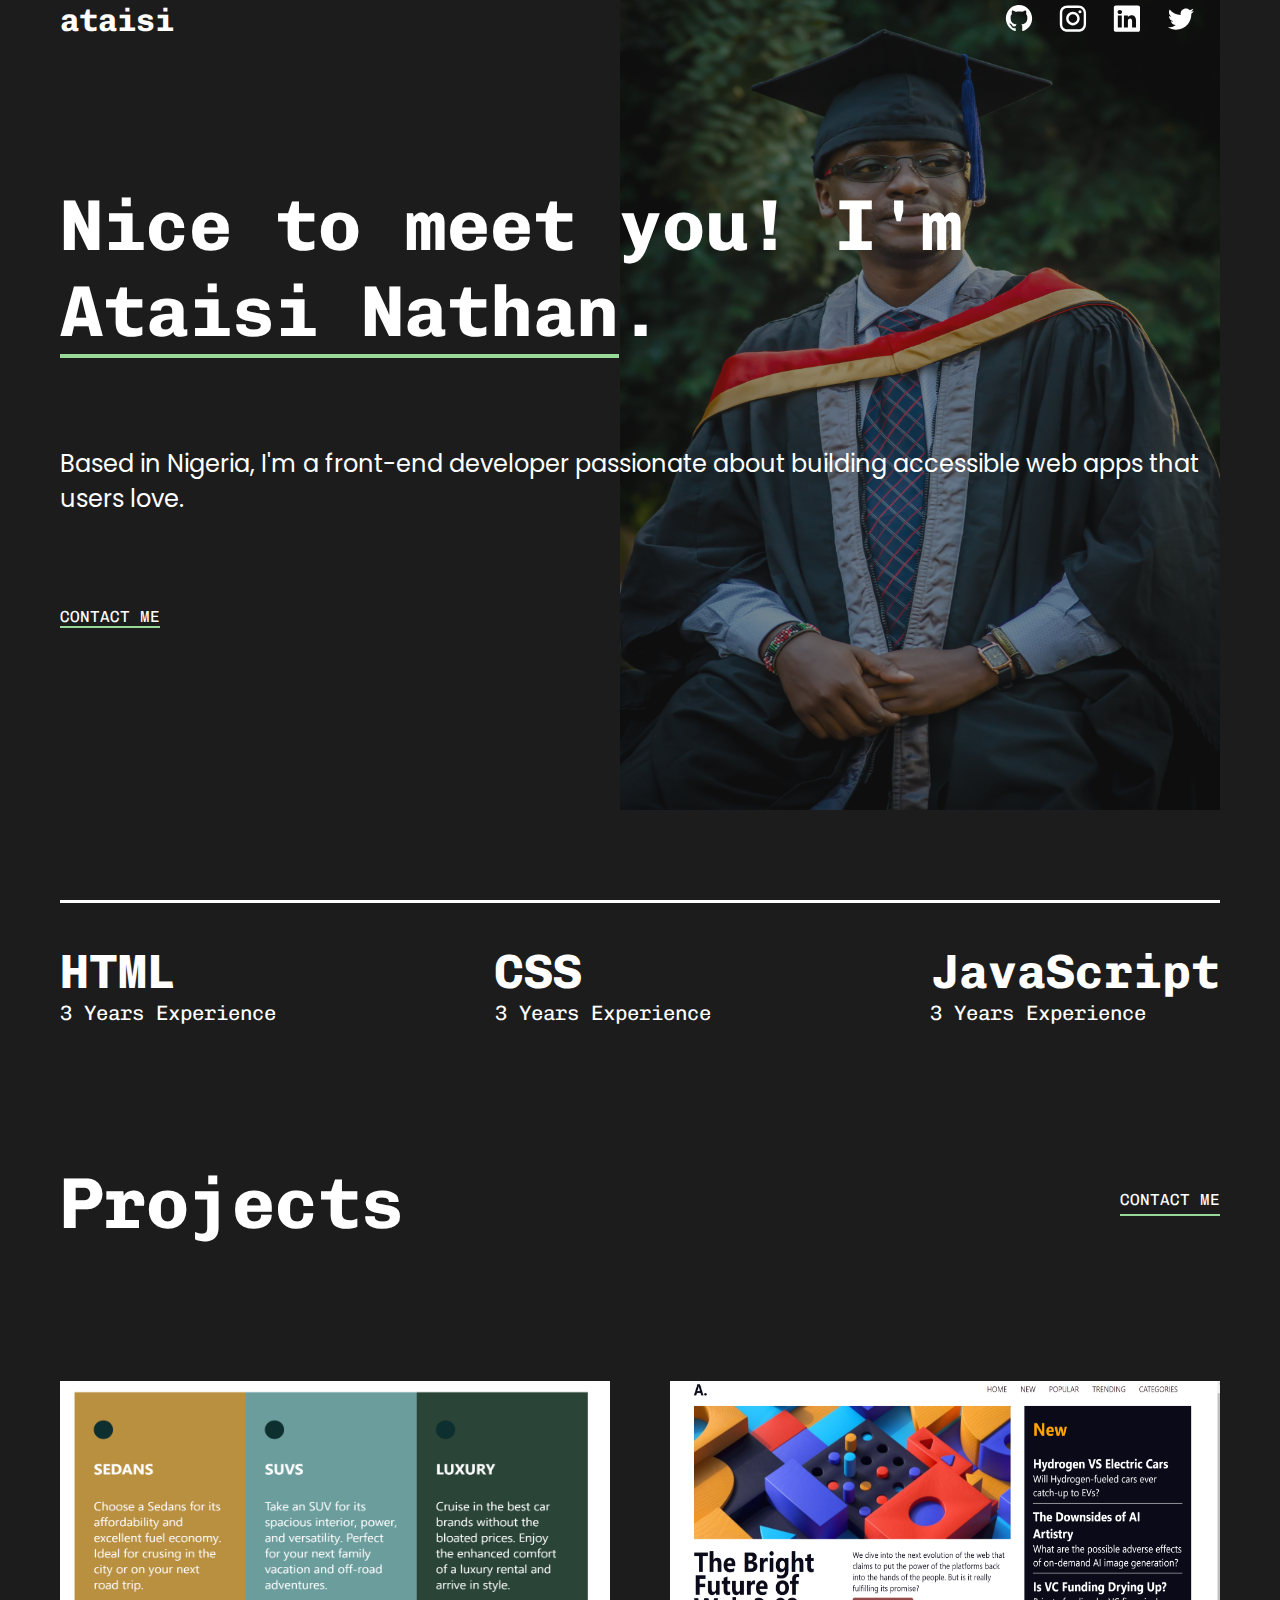
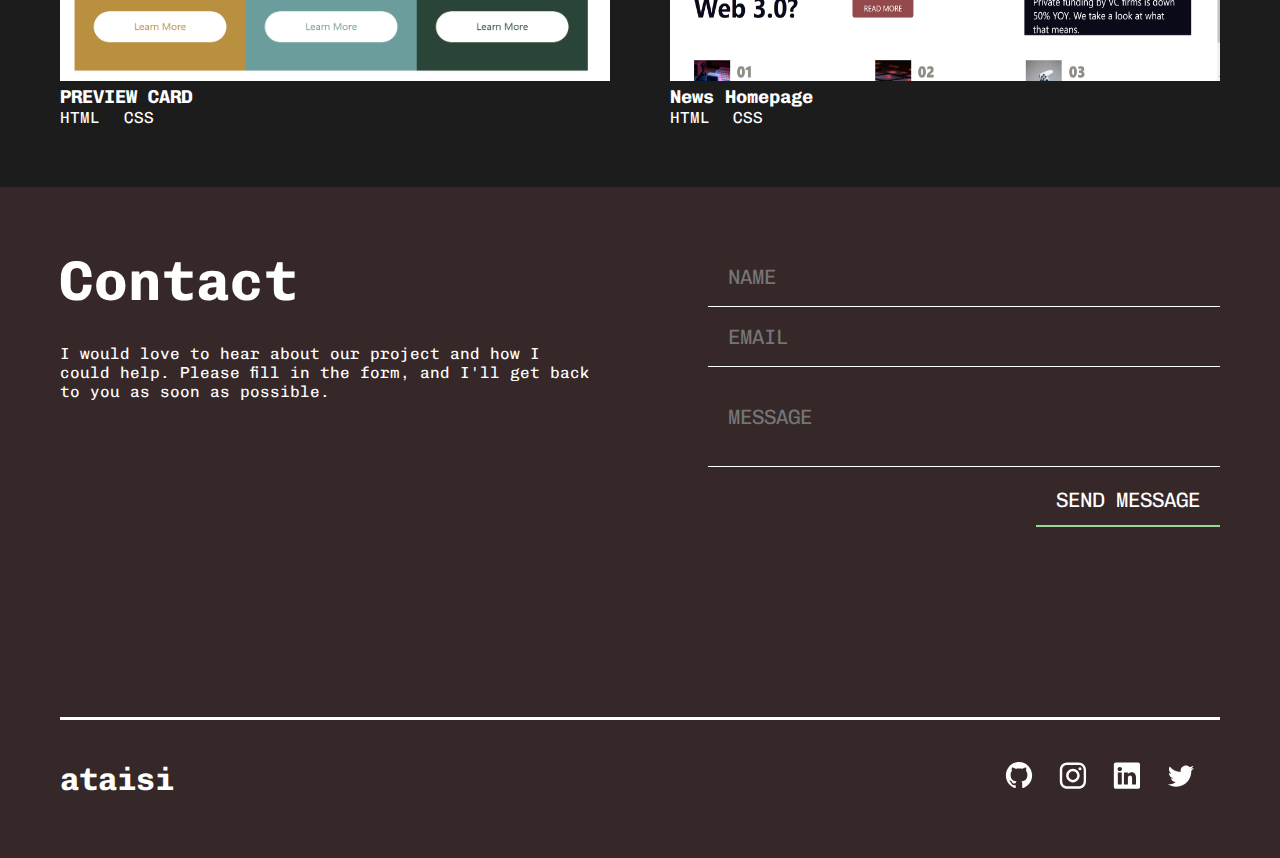
==== New folder/portfolio/index.html @ 8f3f2d45 "Add files via upload" ====
<!DOCTYPE html>
<html lang="en">
<head>
    <meta charset="UTF-8">
    <meta http-equiv="X-UA-Compatible" content="IE=edge">
    <meta name="viewport" content="width=device-width, initial-scale=1.0">
    <link rel="stylesheet" href="style.css">
    <title>Portfolio</title>
</head>
<body>
    <header>
        <h1>ataisi</h1>
        <nav>
            <ul>
                <li>
                    <a href="#">
                        <svg height="512px" id="Layer_1" style="enable-background:new 0 0 512 512;" version="1.1" viewBox="0 0 512 512" width="512px" xml:space="preserve" xmlns="http://www.w3.org/2000/svg" xmlns:xlink="http://www.w3.org/1999/xlink"><style type="text/css"><![CDATA[.st0{fill-rule:evenodd;clip-rule:evenodd;}]]></style><g><path class="st0" d="M256,32C132.3,32,32,134.8,32,261.7c0,101.5,64.2,187.5,153.2,217.9c11.2,2.1,15.3-5,15.3-11.1   c0-5.5-0.2-19.9-0.3-39.1c-62.3,13.9-75.5-30.8-75.5-30.8c-10.2-26.5-24.9-33.6-24.9-33.6c-20.3-14.3,1.5-14,1.5-14   c22.5,1.6,34.3,23.7,34.3,23.7c20,35.1,52.4,25,65.2,19.1c2-14.8,7.8-25,14.2-30.7c-49.7-5.8-102-25.5-102-113.5   c0-25.1,8.7-45.6,23-61.6c-2.3-5.8-10-29.2,2.2-60.8c0,0,18.8-6.2,61.6,23.5c17.9-5.1,37-7.6,56.1-7.7c19,0.1,38.2,2.6,56.1,7.7   c42.8-29.7,61.5-23.5,61.5-23.5c12.2,31.6,4.5,55,2.2,60.8c14.3,16.1,23,36.6,23,61.6c0,88.2-52.4,107.6-102.3,113.3   c8,7.1,15.2,21.1,15.2,42.5c0,30.7-0.3,55.5-0.3,63c0,6.1,4,13.3,15.4,11C415.9,449.1,480,363.1,480,261.7   C480,134.8,379.7,32,256,32z"/></g></svg>
                    </a>
                </li>
                <li>
                    <a href="#">
                        <?xml version="1.0" encoding="utf-8"?>
<!-- Generator: Adobe Illustrator 21.0.2, SVG Export Plug-In . SVG Version: 6.00 Build 0)  -->
<svg version="1.1" id="Layer_1" xmlns="http://www.w3.org/2000/svg" xmlns:xlink="http://www.w3.org/1999/xlink" x="0px" y="0px"
	 viewBox="0 0 56.7 56.7" enable-background="new 0 0 56.7 56.7" xml:space="preserve">
<g>
	<path d="M28.2,16.7c-7,0-12.8,5.7-12.8,12.8s5.7,12.8,12.8,12.8S41,36.5,41,29.5S35.2,16.7,28.2,16.7z M28.2,37.7
		c-4.5,0-8.2-3.7-8.2-8.2s3.7-8.2,8.2-8.2s8.2,3.7,8.2,8.2S32.7,37.7,28.2,37.7z"/>
	<circle cx="41.5" cy="16.4" r="2.9"/>
	<path d="M49,8.9c-2.6-2.7-6.3-4.1-10.5-4.1H17.9c-8.7,0-14.5,5.8-14.5,14.5v20.5c0,4.3,1.4,8,4.2,10.7c2.7,2.6,6.3,3.9,10.4,3.9
		h20.4c4.3,0,7.9-1.4,10.5-3.9c2.7-2.6,4.1-6.3,4.1-10.6V19.3C53,15.1,51.6,11.5,49,8.9z M48.6,39.9c0,3.1-1.1,5.6-2.9,7.3
		s-4.3,2.6-7.3,2.6H18c-3,0-5.5-0.9-7.3-2.6C8.9,45.4,8,42.9,8,39.8V19.3c0-3,0.9-5.5,2.7-7.3c1.7-1.7,4.3-2.6,7.3-2.6h20.6
		c3,0,5.5,0.9,7.3,2.7c1.7,1.8,2.7,4.3,2.7,7.2V39.9L48.6,39.9z"/>
</g>
</svg>

                    </a>
                </li>
                <li>
                    <a href="#">
                        <?xml version="1.0" ?><!DOCTYPE svg  PUBLIC '-//W3C//DTD SVG 1.1//EN'  'http://www.w3.org/Graphics/SVG/1.1/DTD/svg11.dtd'><svg enable-background="new 0 0 56.693 56.693" height="56.693px" id="Layer_1" version="1.1" viewBox="0 0 56.693 56.693" width="56.693px" xml:space="preserve" xmlns="http://www.w3.org/2000/svg" xmlns:xlink="http://www.w3.org/1999/xlink"><g><path d="M30.071,27.101v-0.077c-0.016,0.026-0.033,0.052-0.05,0.077H30.071z"/><path d="M49.265,4.667H7.145c-2.016,0-3.651,1.596-3.651,3.563v42.613c0,1.966,1.635,3.562,3.651,3.562h42.12   c2.019,0,3.654-1.597,3.654-3.562V8.23C52.919,6.262,51.283,4.667,49.265,4.667z M18.475,46.304h-7.465V23.845h7.465V46.304z    M14.743,20.777h-0.05c-2.504,0-4.124-1.725-4.124-3.88c0-2.203,1.67-3.88,4.223-3.88c2.554,0,4.125,1.677,4.175,3.88   C18.967,19.052,17.345,20.777,14.743,20.777z M45.394,46.304h-7.465V34.286c0-3.018-1.08-5.078-3.781-5.078   c-2.062,0-3.29,1.389-3.831,2.731c-0.197,0.479-0.245,1.149-0.245,1.821v12.543h-7.465c0,0,0.098-20.354,0-22.459h7.465v3.179   c0.992-1.53,2.766-3.709,6.729-3.709c4.911,0,8.594,3.211,8.594,10.11V46.304z"/></g></svg>
                    </a>
                </li>
                <li>
                    <a href="#">
                        <?xml version="1.0" ?><!DOCTYPE svg  PUBLIC '-//W3C//DTD SVG 1.1//EN'  'http://www.w3.org/Graphics/SVG/1.1/DTD/svg11.dtd'><svg enable-background="new 0 0 56.693 56.693" height="56.693px" id="Layer_1" version="1.1" viewBox="0 0 56.693 56.693" width="56.693px" xml:space="preserve" xmlns="http://www.w3.org/2000/svg" xmlns:xlink="http://www.w3.org/1999/xlink"><path d="M52.837,15.065c-1.811,0.805-3.76,1.348-5.805,1.591c2.088-1.25,3.689-3.23,4.444-5.592c-1.953,1.159-4.115,2-6.418,2.454  c-1.843-1.964-4.47-3.192-7.377-3.192c-5.581,0-10.106,4.525-10.106,10.107c0,0.791,0.089,1.562,0.262,2.303  c-8.4-0.422-15.848-4.445-20.833-10.56c-0.87,1.492-1.368,3.228-1.368,5.082c0,3.506,1.784,6.6,4.496,8.412  c-1.656-0.053-3.215-0.508-4.578-1.265c-0.001,0.042-0.001,0.085-0.001,0.128c0,4.896,3.484,8.98,8.108,9.91  c-0.848,0.23-1.741,0.354-2.663,0.354c-0.652,0-1.285-0.063-1.902-0.182c1.287,4.015,5.019,6.938,9.441,7.019  c-3.459,2.711-7.816,4.327-12.552,4.327c-0.815,0-1.62-0.048-2.411-0.142c4.474,2.869,9.786,4.541,15.493,4.541  c18.591,0,28.756-15.4,28.756-28.756c0-0.438-0.009-0.875-0.028-1.309C49.769,18.873,51.483,17.092,52.837,15.065z"/></svg>
                    </a>
                </li>
            </ul>
        </nav>
    </header>
    <main>
        <div class="container">
            <h2>Nice to meet you! I'm <span>Ataisi Nathan</span>. </h2>
            <p>Based in Nigeria, I'm a front-end developer  passionate about building accessible web apps that users love.</p>
            <a href="#contact">CONTACT ME</a>
        </div>
        <div class="profile">
            <img src="squa.jpg" alt="">
        </div>
        <div class="line"></div>
        <div class="experience">
            <div class="lang">
                <span>
                    <h2>HTML</h2>
                    <p>3 Years Experience</p>
                </span>
                <span>
                    <h2>CSS</h2>
                    <p>3 Years Experience</p>
                </span>
                <span>
                    <h2>JavaScript</h2>
                    <p>3 Years Experience</p>
                </span>
            </div>
            
        </div>

        <div class="projects">
            <div class="project-heading">
                <h2>Projects</h2>
                <a href="#contact">CONTACT ME</a>
            </div>
            <div class="project-section">
                <span>
                    <img src="preview-card.PNG" alt="">
                    <div class="overlay">
                        <a href="../preview-card/index.html" target="_blank">Visit Site</a>
                        <a href="#">Check Code</a>
                    </div>
                    <div>
                        <h3>PREVIEW CARD</h3>
                        <span class="language">
                            <p>HTML</p>
                            <p>CSS</p>
                        </span>
                    </div>
                </span>
                <span class="five">
                    <img src="news.PNG" alt="">
                    <div class="overlay">
                        <a href="../News Homepage/index.html" target="_blank">Visit Site</a>
                        <a href="#">Check Code</a>
                    </div>
                    <div>
                        <h3>News Homepage</h3>
                        <span class="language">
                            <p>HTML</p>
                            <p>CSS</p>
                        </span>
                    </div>
                </span>
            </div>
        </div>

        <div class="contact" id="contact">
            <div class="details">
                <h2>Contact</h2>
                <p>
                    I would love to hear about our project and how I <br> could help. Please fill in the form, and I'll get back <br> to you as soon as possible.
                </p>
            </div>
            <div class="form">
                <form action="#">
                    <input type="text" name="name" placeholder="NAME"><br>
                    <input type="email" name="name" placeholder="EMAIL"><br>
                    <input type="text" name="name" placeholder="MESSAGE" id="message"><br>
                    <input id="send" type="submit" value="SEND MESSAGE">
                </form>
            </div>
        </div>
    </main>
    <footer>
        <div class="line"></div>
        <div>
            <h1>ataisi</h1>
            <nav>
                <ul>
                    <li>
                        <a href="#">
                            <svg height="512px" id="Layer_1" style="enable-background:new 0 0 512 512;" version="1.1" viewBox="0 0 512 512" width="512px" xml:space="preserve" xmlns="http://www.w3.org/2000/svg" xmlns:xlink="http://www.w3.org/1999/xlink"><style type="text/css"><![CDATA[.st0{fill-rule:evenodd;clip-rule:evenodd;}]]></style><g><path class="st0" d="M256,32C132.3,32,32,134.8,32,261.7c0,101.5,64.2,187.5,153.2,217.9c11.2,2.1,15.3-5,15.3-11.1   c0-5.5-0.2-19.9-0.3-39.1c-62.3,13.9-75.5-30.8-75.5-30.8c-10.2-26.5-24.9-33.6-24.9-33.6c-20.3-14.3,1.5-14,1.5-14   c22.5,1.6,34.3,23.7,34.3,23.7c20,35.1,52.4,25,65.2,19.1c2-14.8,7.8-25,14.2-30.7c-49.7-5.8-102-25.5-102-113.5   c0-25.1,8.7-45.6,23-61.6c-2.3-5.8-10-29.2,2.2-60.8c0,0,18.8-6.2,61.6,23.5c17.9-5.1,37-7.6,56.1-7.7c19,0.1,38.2,2.6,56.1,7.7   c42.8-29.7,61.5-23.5,61.5-23.5c12.2,31.6,4.5,55,2.2,60.8c14.3,16.1,23,36.6,23,61.6c0,88.2-52.4,107.6-102.3,113.3   c8,7.1,15.2,21.1,15.2,42.5c0,30.7-0.3,55.5-0.3,63c0,6.1,4,13.3,15.4,11C415.9,449.1,480,363.1,480,261.7   C480,134.8,379.7,32,256,32z"/></g></svg>
                        </a>
                    </li>
                    <li>
                        <a href="#">
                            <?xml version="1.0" encoding="utf-8"?>
    <!-- Generator: Adobe Illustrator 21.0.2, SVG Export Plug-In . SVG Version: 6.00 Build 0)  -->
    <svg version="1.1" id="Layer_1" xmlns="http://www.w3.org/2000/svg" xmlns:xlink="http://www.w3.org/1999/xlink" x="0px" y="0px"
        viewBox="0 0 56.7 56.7" enable-background="new 0 0 56.7 56.7" xml:space="preserve">
    <g>
        <path d="M28.2,16.7c-7,0-12.8,5.7-12.8,12.8s5.7,12.8,12.8,12.8S41,36.5,41,29.5S35.2,16.7,28.2,16.7z M28.2,37.7
            c-4.5,0-8.2-3.7-8.2-8.2s3.7-8.2,8.2-8.2s8.2,3.7,8.2,8.2S32.7,37.7,28.2,37.7z"/>
        <circle cx="41.5" cy="16.4" r="2.9"/>
        <path d="M49,8.9c-2.6-2.7-6.3-4.1-10.5-4.1H17.9c-8.7,0-14.5,5.8-14.5,14.5v20.5c0,4.3,1.4,8,4.2,10.7c2.7,2.6,6.3,3.9,10.4,3.9
            h20.4c4.3,0,7.9-1.4,10.5-3.9c2.7-2.6,4.1-6.3,4.1-10.6V19.3C53,15.1,51.6,11.5,49,8.9z M48.6,39.9c0,3.1-1.1,5.6-2.9,7.3
            s-4.3,2.6-7.3,2.6H18c-3,0-5.5-0.9-7.3-2.6C8.9,45.4,8,42.9,8,39.8V19.3c0-3,0.9-5.5,2.7-7.3c1.7-1.7,4.3-2.6,7.3-2.6h20.6
            c3,0,5.5,0.9,7.3,2.7c1.7,1.8,2.7,4.3,2.7,7.2V39.9L48.6,39.9z"/>
    </g>
    </svg>

                        </a>
                    </li>
                    <li>
                        <a href="#">
                            <?xml version="1.0" ?><!DOCTYPE svg  PUBLIC '-//W3C//DTD SVG 1.1//EN'  'http://www.w3.org/Graphics/SVG/1.1/DTD/svg11.dtd'><svg enable-background="new 0 0 56.693 56.693" height="56.693px" id="Layer_1" version="1.1" viewBox="0 0 56.693 56.693" width="56.693px" xml:space="preserve" xmlns="http://www.w3.org/2000/svg" xmlns:xlink="http://www.w3.org/1999/xlink"><g><path d="M30.071,27.101v-0.077c-0.016,0.026-0.033,0.052-0.05,0.077H30.071z"/><path d="M49.265,4.667H7.145c-2.016,0-3.651,1.596-3.651,3.563v42.613c0,1.966,1.635,3.562,3.651,3.562h42.12   c2.019,0,3.654-1.597,3.654-3.562V8.23C52.919,6.262,51.283,4.667,49.265,4.667z M18.475,46.304h-7.465V23.845h7.465V46.304z    M14.743,20.777h-0.05c-2.504,0-4.124-1.725-4.124-3.88c0-2.203,1.67-3.88,4.223-3.88c2.554,0,4.125,1.677,4.175,3.88   C18.967,19.052,17.345,20.777,14.743,20.777z M45.394,46.304h-7.465V34.286c0-3.018-1.08-5.078-3.781-5.078   c-2.062,0-3.29,1.389-3.831,2.731c-0.197,0.479-0.245,1.149-0.245,1.821v12.543h-7.465c0,0,0.098-20.354,0-22.459h7.465v3.179   c0.992-1.53,2.766-3.709,6.729-3.709c4.911,0,8.594,3.211,8.594,10.11V46.304z"/></g></svg>
                        </a>
                    </li>
                    <li>
                        <a href="#">
                            <?xml version="1.0" ?><!DOCTYPE svg  PUBLIC '-//W3C//DTD SVG 1.1//EN'  'http://www.w3.org/Graphics/SVG/1.1/DTD/svg11.dtd'><svg enable-background="new 0 0 56.693 56.693" height="56.693px" id="Layer_1" version="1.1" viewBox="0 0 56.693 56.693" width="56.693px" xml:space="preserve" xmlns="http://www.w3.org/2000/svg" xmlns:xlink="http://www.w3.org/1999/xlink"><path d="M52.837,15.065c-1.811,0.805-3.76,1.348-5.805,1.591c2.088-1.25,3.689-3.23,4.444-5.592c-1.953,1.159-4.115,2-6.418,2.454  c-1.843-1.964-4.47-3.192-7.377-3.192c-5.581,0-10.106,4.525-10.106,10.107c0,0.791,0.089,1.562,0.262,2.303  c-8.4-0.422-15.848-4.445-20.833-10.56c-0.87,1.492-1.368,3.228-1.368,5.082c0,3.506,1.784,6.6,4.496,8.412  c-1.656-0.053-3.215-0.508-4.578-1.265c-0.001,0.042-0.001,0.085-0.001,0.128c0,4.896,3.484,8.98,8.108,9.91  c-0.848,0.23-1.741,0.354-2.663,0.354c-0.652,0-1.285-0.063-1.902-0.182c1.287,4.015,5.019,6.938,9.441,7.019  c-3.459,2.711-7.816,4.327-12.552,4.327c-0.815,0-1.62-0.048-2.411-0.142c4.474,2.869,9.786,4.541,15.493,4.541  c18.591,0,28.756-15.4,28.756-28.756c0-0.438-0.009-0.875-0.028-1.309C49.769,18.873,51.483,17.092,52.837,15.065z"/></svg>
                        </a>
                    </li>
                </ul>
            </nav>
        </div>
    </footer>
</body>
</html>
---- New folder/portfolio/style.css ----
@import url('https://fonts.googleapis.com/css2?family=Chivo+Mono&display=swap');
@import url('https://fonts.googleapis.com/css2?family=Poppins&display=swap');

* {
    padding: 0;
    margin: 0;
    box-sizing: border-box;
    font-family: 'Chivo Mono', monospace;
}

body {
    padding: 0px 60px;
    background-color: rgb(28, 28, 28);
    color: white;
}

header {
    position: relative;
    display: flex;
    justify-content: space-between;
    align-items: center;
    width: 100%;
    height: 40px;
    z-index: 3;
}

svg {
    height: 30px;
    width: 30px;
    fill: white;
}

ul {
    display: flex;
    justify-content: space-evenly;
    align-items: center;
    width: 240px;
    list-style: none;
}

.container {
    display: flex;
    flex-direction: column;
    justify-content: space-evenly;
    position: relative;
    z-index: 2;
    margin-top: 50px;
    height: 70vh;
}

.container h2 {
    font-size: 4.5em;
}

.container p{
    font-size: 1.5em;
    font-family: 'Poppins', sans-serif;
}

.container span {
    border-bottom: 4px solid rgb(152, 216, 152);
}

.container a {
    text-decoration: none;
    color: white;
    border-bottom: 2px solid rgb(152, 216, 152);
    width: fit-content;
}

.profile img{
    position: absolute;
    width: 600px;
    height: 90vh;
    top: 0;
    right: 60px;
    opacity: 0.5;
}

.line {
    height: 3px;
    width: 100%;
    background-color: white;
    margin-top: 20vh;
}

.experience {
    margin-top: 40px;
}

.lang {
    display: flex;
    justify-content: space-between;
    margin-bottom: 30px;
}

.lang h2 {
    font-size: 3em;
}

.lang p {
    font-size: 1.3em;
}

.project-heading {
    display: flex;
    justify-content: space-between;
    align-items: center;
    margin: 15vh 0;
}

.project-heading h2 {
    font-size: 4.5em;
}

.project-heading a {
    text-decoration: none;
    color: white;
    border-bottom: 2px solid rgb(152, 216, 152);
    width: fit-content;
    padding-bottom: 5px;
}

.project-section {
    display: flex;
    justify-content: space-between;
    position: relative;
}

.project-section img {
    width: 43vw;
    height: 300px;
}

.language {
    display: flex;
    justify-content: space-between;
    width: 17%
}

.overlay {
    position: absolute;
    height: 300px;
    width: 43vw;
    background-color: rgb(28, 28, 28);
    display: flex;
    justify-content: space-evenly;
    align-items: center;
    top: 0;
    opacity: 0;
}

.overlay:hover {
    opacity: 0.8;
    transition: ease 500ms;
}

.overlay a {
    text-decoration: none;
    color:rgb(255, 255, 255);
    font-size: 1.5em;
    font-weight: 700;
}

.contact {
    background-color: rgb(54, 40, 40);
    margin: 0 -60px;
    margin-top: 60px;
    padding: 60px;
    display: flex;
    justify-content: space-between;
}

.contact h2 {
    font-size: 3.5em;
    margin-bottom: 30px;
}

.form {
    position: relative;
}

.form input {
    background-color: rgb(54, 40, 40);
    height: 60px;
    padding: 20px;
    border: none;
    color: #fff;
    font-size: 1.3em;
    border-bottom: 1px solid white;
    width: 40vw;
}

#message {
    height: 100px;
}

#send {
    position: absolute;
    right: 0;
    border-bottom: 2px solid rgb(152, 216, 152);
    color: white;
    width: fit-content;
}

footer {
    background-color: rgb(54, 40, 40);
    margin: 0 -60px;
    padding: 60px;
    padding-top: 10px;
}

footer div {
    display: flex;
    justify-content: space-between;
    margin-top: 40px;
}

@media screen and (max-width: 820px) {
    body {
        padding: 30px;
    }

    .container h2 {
        max-width: 6.7em;
        line-height: 1.2em;
        font-size: 3.7em;
    }

    .container p {
        margin: 40px 0;
        max-width: 15em;
    }

    .profile img {
        width: 400px;
        margin-right:-60px
    }

    .lang {
        display: grid;
        grid-template-rows: 1fr 1fr;
        grid-template-columns: 1fr 1fr;
    }

    .lang span {
        margin-bottom: 20px;
    }

    .project-section img {
        width: 41vw;
        height: 10em;
    }

    .language {
        width: 85px
    }

    .overlay {
        height: 10em;
        width: 41vw;
    }

    .contact {
        display: flex;
        flex-direction: column;
        justify-content: center;
        align-items: center;
        /* width: 100%; */
    }

    .details {
        text-align: center;
    }

    .details p {
        font-size: 1.5em
    }

    .form input {
        width: 70vw;
    }

}

@media screen and (max-width:768px) {

    body {
        padding: 0;
        margin: 0;
    }
    header {
        display: flex;
        flex-direction: column;
        justify-content: center;
        align-items: center;
        background-color: rgb(28, 28, 28);
        height: 100%;
        width: 100vw;
        opacity: 0.8;
    }

    .profile img {
        top: 10%;
        /* right: 42vh; */
        width: 90%;
    }

    main {
        margin-top: 90vh;
        width: 100vw;
    }

    .container {
        display: flex;
        flex-direction: column;
        justify-content: center;
        align-items: center;
        width: 100vw;
    }

    .container h2 {
        font-size: 3em;
    }

    .container h2, .container p {
        max-width: 68vw;
        text-align: center;
    }

    .container a {
        font-size: 1.8em;
    }

    .line {
        width: 100vw;
    }

    .lang {
        display: flex;
        flex-direction: column;
        text-align: center;
        padding-bottom: 20px;
        border-bottom: 3px solid white;
    }

    .project-heading {
        display: flex;
        justify-content: space-evenly;
    }

    .project-section {
        display: flex;
        flex-direction: column;
        justify-content: center;
        align-items: center;
    }

    .project-section img {
        width: 100vw;
        height: 20em;
    }

    .five {
        position: relative;
    }

    .overlay {
        display: flex;
        flex-direction: column;
        width: 100vw;
        height: 20em;
        /* opacity: 1; */
    }

    footer div {
        display: flex;
        flex-direction: column;
        justify-content: space-evenly;
        align-items: center;
    }
}
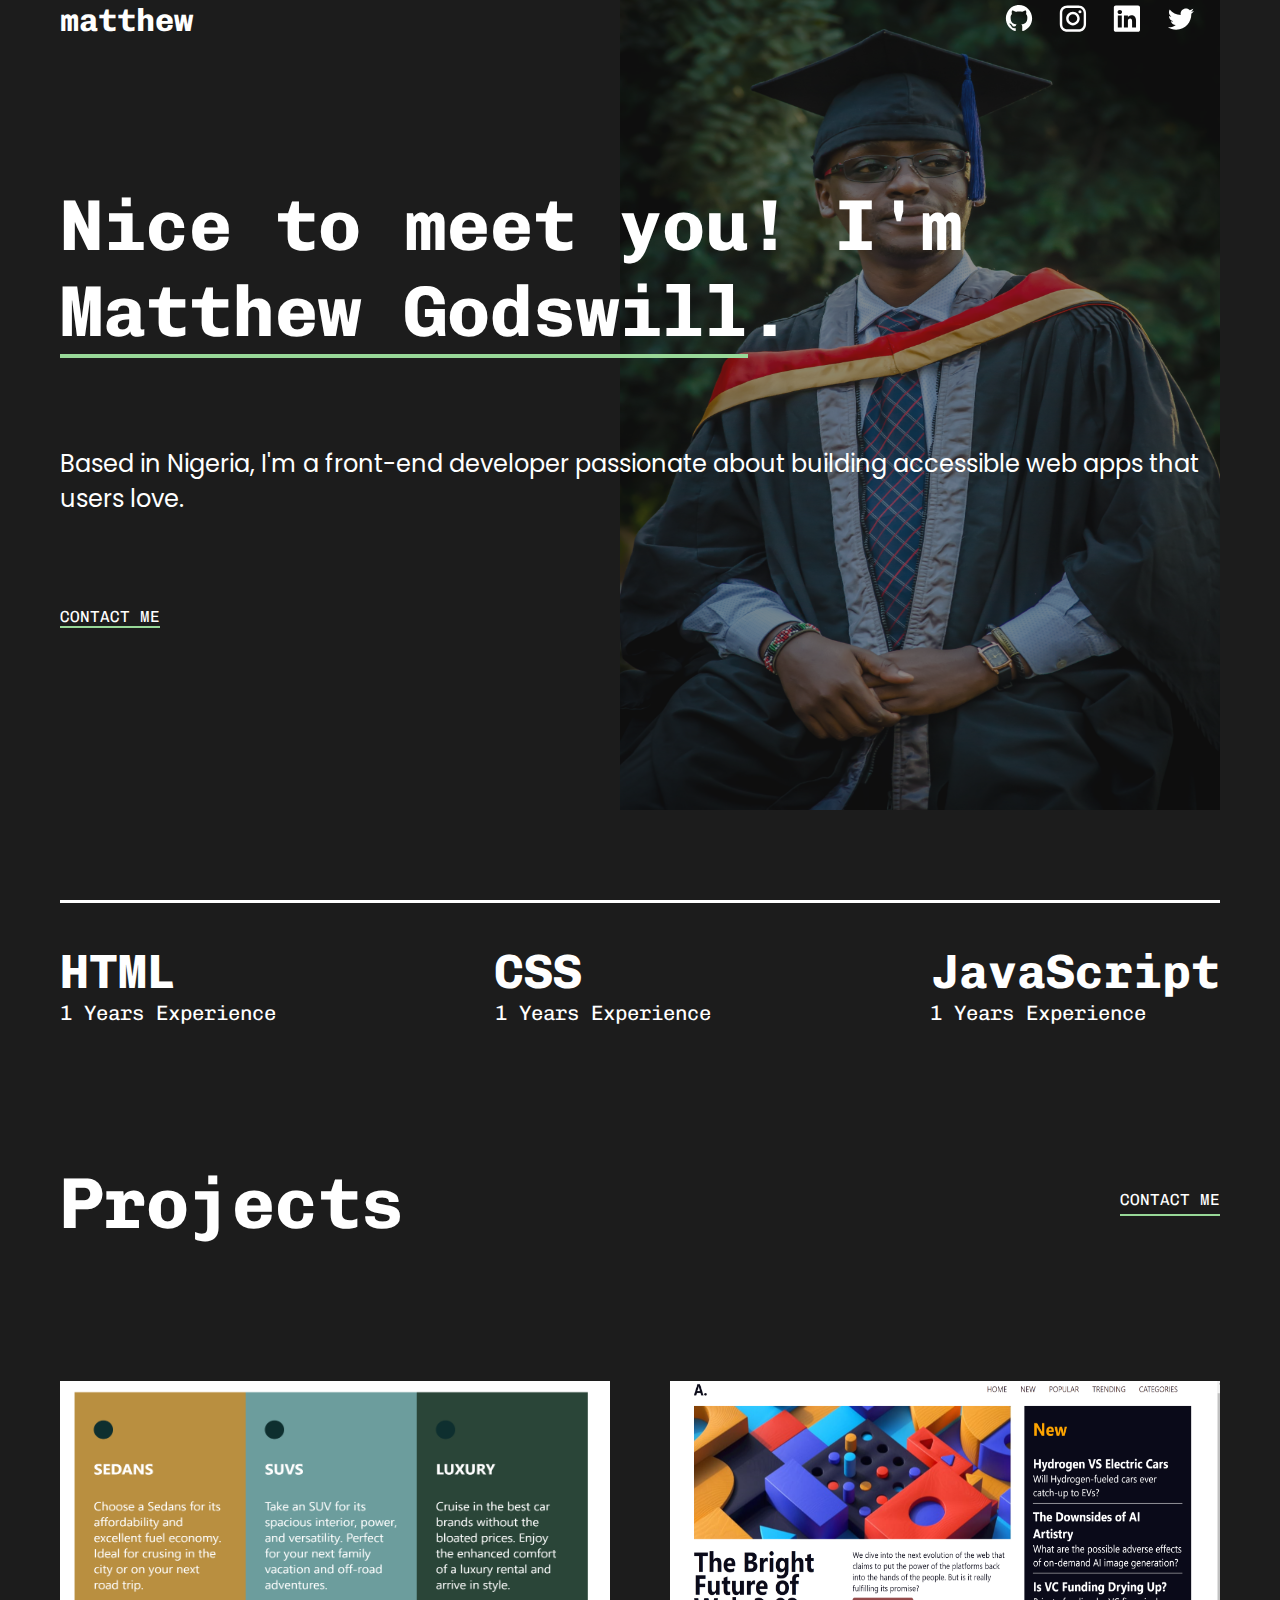
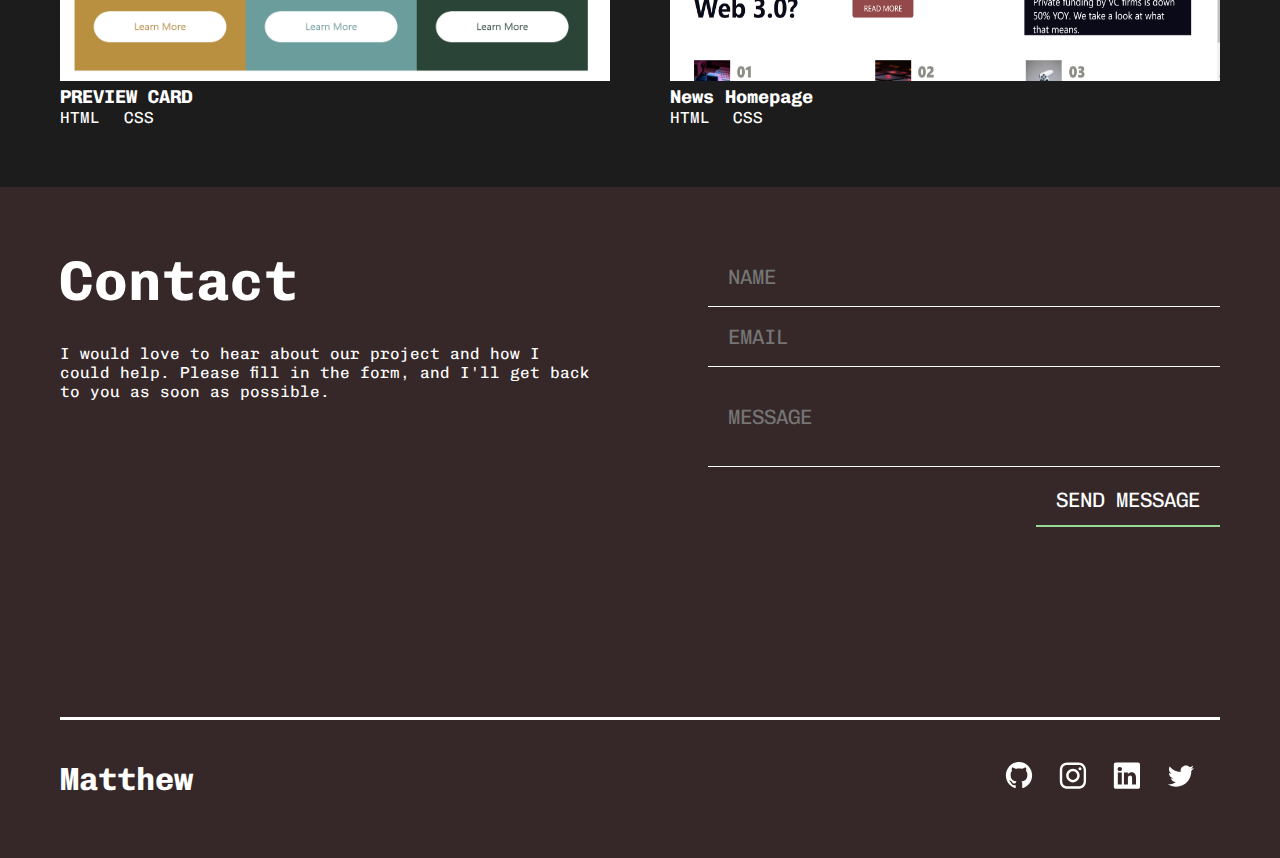
==== commit 48054160: "Update" ====
--- a/New folder/portfolio/index.html
+++ b/New folder/portfolio/index.html
@@ -9,7 +9,7 @@
 </head>
 <body>
     <header>
-        <h1>ataisi</h1>
+        <h1>matthew</h1>
         <nav>
             <ul>
                 <li>
@@ -51,7 +51,7 @@
     </header>
     <main>
         <div class="container">
-            <h2>Nice to meet you! I'm <span>Ataisi Nathan</span>. </h2>
+            <h2>Nice to meet you! I'm <span>Matthew Godswill</span>. </h2>
             <p>Based in Nigeria, I'm a front-end developer  passionate about building accessible web apps that users love.</p>
             <a href="#contact">CONTACT ME</a>
         </div>
@@ -63,15 +63,15 @@
             <div class="lang">
                 <span>
                     <h2>HTML</h2>
-                    <p>3 Years Experience</p>
+                    <p>1 Years Experience</p>
                 </span>
                 <span>
                     <h2>CSS</h2>
-                    <p>3 Years Experience</p>
+                    <p>1 Years Experience</p>
                 </span>
                 <span>
                     <h2>JavaScript</h2>
-                    <p>3 Years Experience</p>
+                    <p>1 Years Experience</p>
                 </span>
             </div>
             
@@ -134,7 +134,7 @@
     <footer>
         <div class="line"></div>
         <div>
-            <h1>ataisi</h1>
+            <h1>Matthew</h1>
             <nav>
                 <ul>
                     <li>
@@ -176,4 +176,4 @@
         </div>
     </footer>
 </body>
-</html>+</html>
